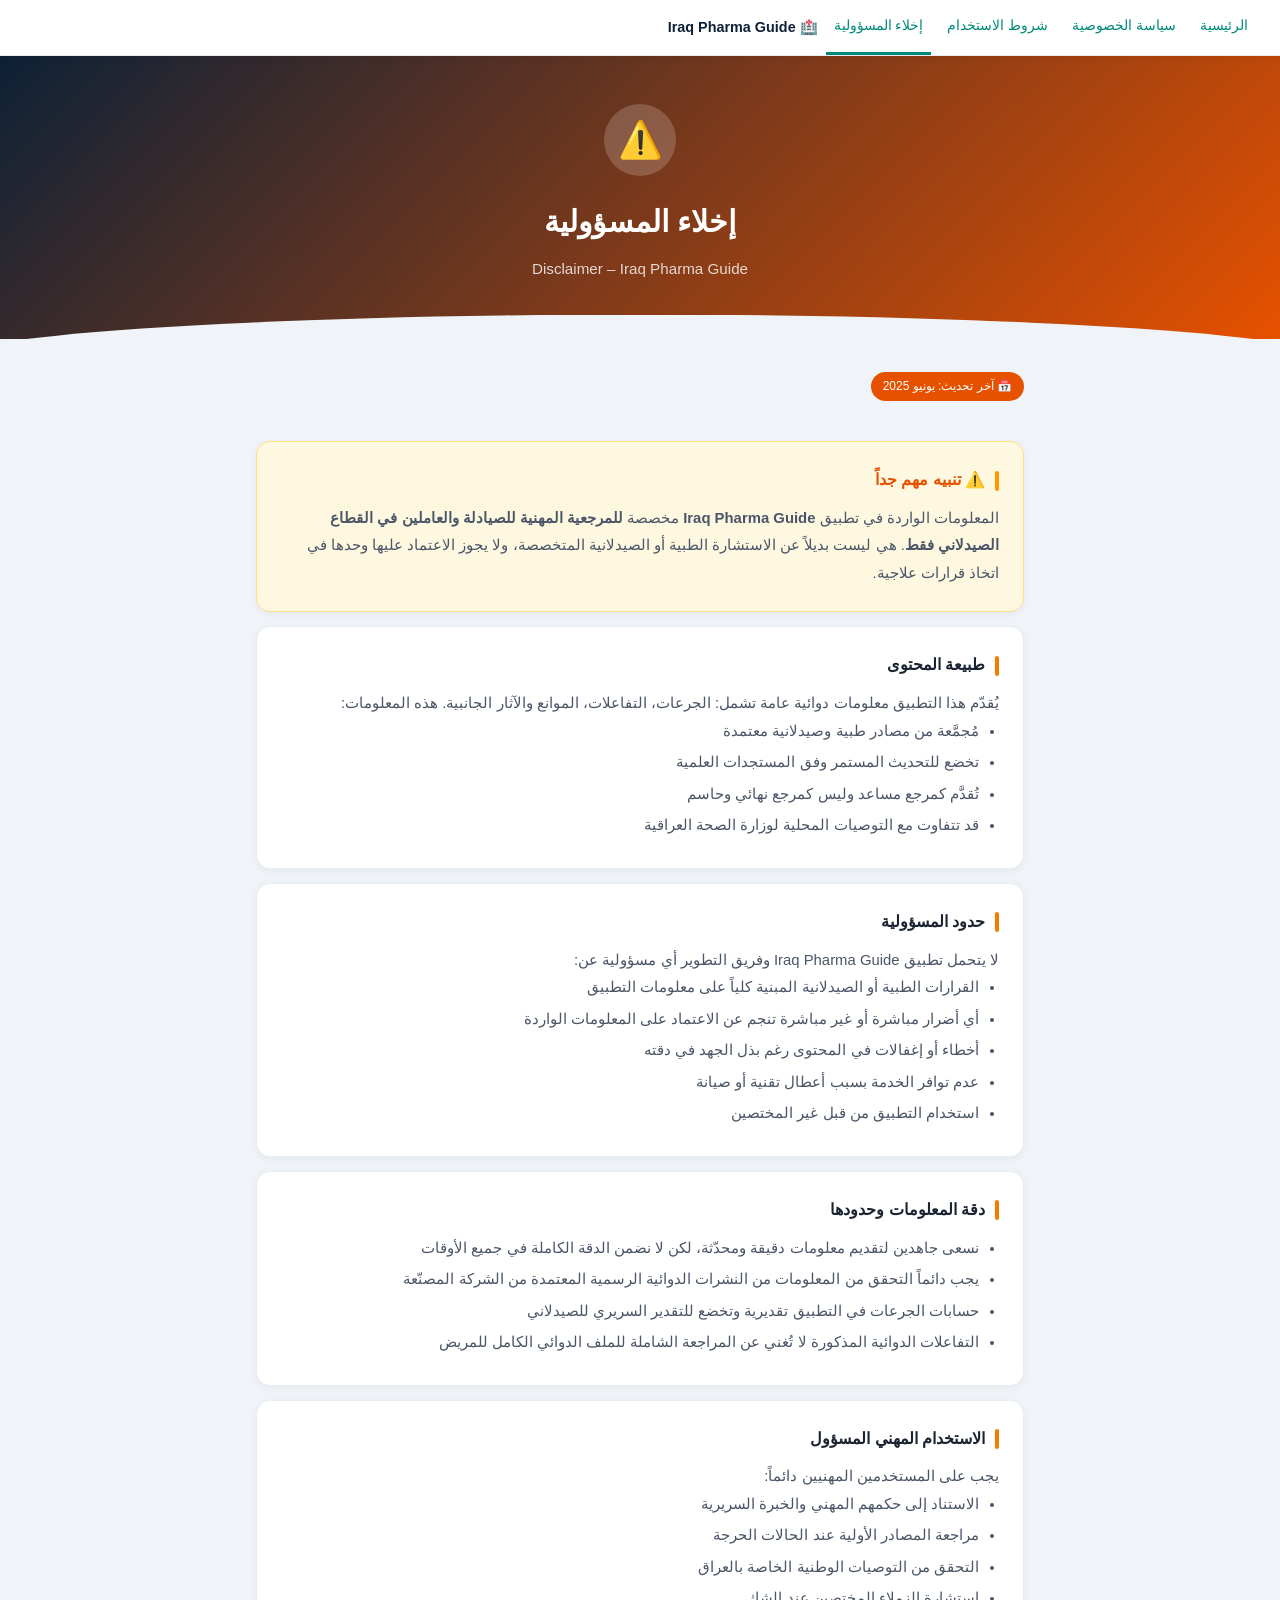
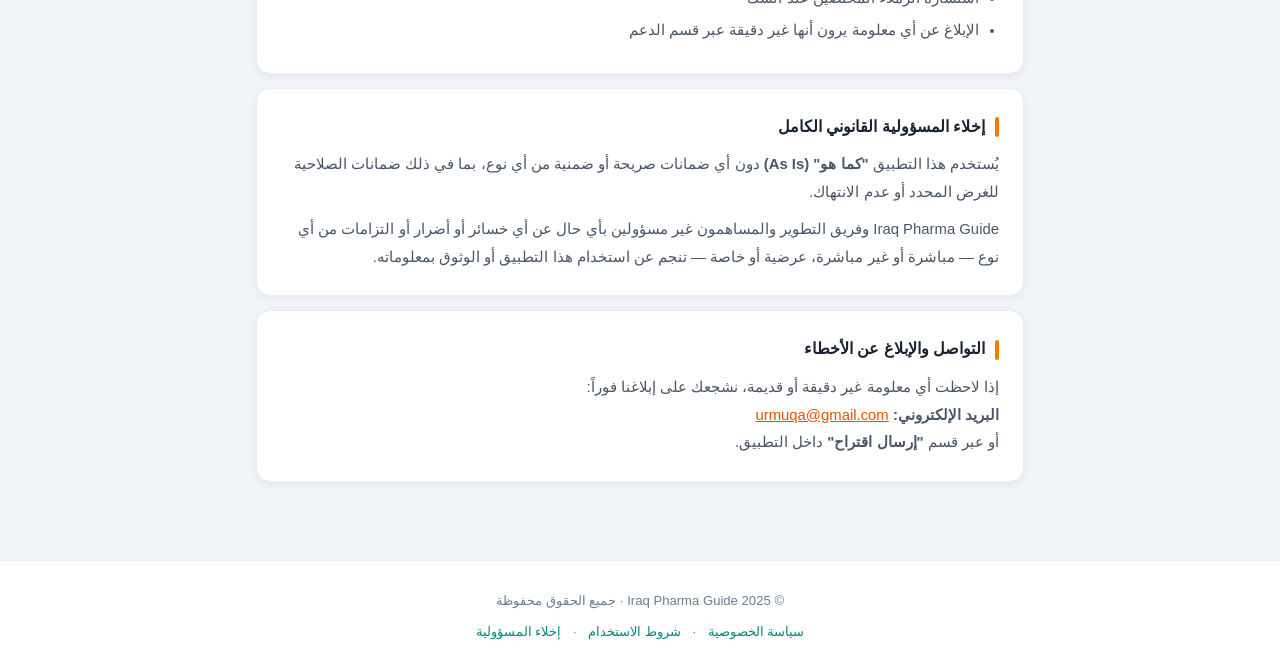
==== docs/disclaimer.html @ 763eee90 "feat: major update — auth, profile, legal pages, force update, and more - Auth: email+Google only si" ====
<!DOCTYPE html>
<html lang="ar" dir="rtl">
<head>
  <meta charset="UTF-8">
  <meta name="viewport" content="width=device-width, initial-scale=1.0">
  <title>إخلاء المسؤولية – Iraq Pharma Guide</title>
  <link rel="stylesheet" href="_shared.css">
  <style> :root { --accent: #F57C00; } </style>
</head>
<body>
  <nav>
    <a href="index.html">الرئيسية</a>
    <a href="privacy-policy.html">سياسة الخصوصية</a>
    <a href="terms.html">شروط الاستخدام</a>
    <a href="disclaimer.html" class="active">إخلاء المسؤولية</a>
    <span class="brand">🏥 Iraq Pharma Guide</span>
  </nav>

  <div class="hero" style="background: linear-gradient(135deg, #0D2137 0%, #E65100 100%);">
    <div class="hero-icon">⚠️</div>
    <h1>إخلاء المسؤولية</h1>
    <p>Disclaimer – Iraq Pharma Guide</p>
  </div>

  <div class="container">
    <div style="margin-bottom:20px;">
      <span class="updated-badge" style="background:#E65100;">📅 آخر تحديث: يونيو 2025</span>
    </div>

    <div class="card warning-card">
      <div class="card-title">⚠️ تنبيه مهم جداً</div>
      <p>
        المعلومات الواردة في تطبيق <strong>Iraq Pharma Guide</strong> مخصصة
        <strong>للمرجعية المهنية للصيادلة والعاملين في القطاع الصيدلاني فقط</strong>.
        هي ليست بديلاً عن الاستشارة الطبية أو الصيدلانية المتخصصة،
        ولا يجوز الاعتماد عليها وحدها في اتخاذ قرارات علاجية.
      </p>
    </div>

    <div class="card">
      <div class="card-title">طبيعة المحتوى</div>
      <p>
        يُقدّم هذا التطبيق معلومات دوائية عامة تشمل: الجرعات، التفاعلات،
        الموانع والآثار الجانبية. هذه المعلومات:
      </p>
      <ul>
        <li>مُجمَّعة من مصادر طبية وصيدلانية معتمدة</li>
        <li>تخضع للتحديث المستمر وفق المستجدات العلمية</li>
        <li>تُقدَّم كمرجع مساعد وليس كمرجع نهائي وحاسم</li>
        <li>قد تتفاوت مع التوصيات المحلية لوزارة الصحة العراقية</li>
      </ul>
    </div>

    <div class="card">
      <div class="card-title">حدود المسؤولية</div>
      <p>لا يتحمل تطبيق Iraq Pharma Guide وفريق التطوير أي مسؤولية عن:</p>
      <ul>
        <li>القرارات الطبية أو الصيدلانية المبنية كلياً على معلومات التطبيق</li>
        <li>أي أضرار مباشرة أو غير مباشرة تنجم عن الاعتماد على المعلومات الواردة</li>
        <li>أخطاء أو إغفالات في المحتوى رغم بذل الجهد في دقته</li>
        <li>عدم توافر الخدمة بسبب أعطال تقنية أو صيانة</li>
        <li>استخدام التطبيق من قبل غير المختصين</li>
      </ul>
    </div>

    <div class="card">
      <div class="card-title">دقة المعلومات وحدودها</div>
      <ul>
        <li>نسعى جاهدين لتقديم معلومات دقيقة ومحدّثة، لكن لا نضمن الدقة الكاملة في جميع الأوقات</li>
        <li>يجب دائماً التحقق من المعلومات من النشرات الدوائية الرسمية المعتمدة من الشركة المصنّعة</li>
        <li>حسابات الجرعات في التطبيق تقديرية وتخضع للتقدير السريري للصيدلاني</li>
        <li>التفاعلات الدوائية المذكورة لا تُغني عن المراجعة الشاملة للملف الدوائي الكامل للمريض</li>
      </ul>
    </div>

    <div class="card">
      <div class="card-title">الاستخدام المهني المسؤول</div>
      <p>
        يجب على المستخدمين المهنيين دائماً:
      </p>
      <ul>
        <li>الاستناد إلى حكمهم المهني والخبرة السريرية</li>
        <li>مراجعة المصادر الأولية عند الحالات الحرجة</li>
        <li>التحقق من التوصيات الوطنية الخاصة بالعراق</li>
        <li>استشارة الزملاء المختصين عند الشك</li>
        <li>الإبلاغ عن أي معلومة يرون أنها غير دقيقة عبر قسم الدعم</li>
      </ul>
    </div>

    <div class="card">
      <div class="card-title">إخلاء المسؤولية القانوني الكامل</div>
      <p>
        يُستخدم هذا التطبيق <strong>"كما هو" (As Is)</strong> دون أي ضمانات
        صريحة أو ضمنية من أي نوع، بما في ذلك ضمانات الصلاحية للغرض المحدد
        أو عدم الانتهاك.
      </p>
      <p style="margin-top:10px;">
        Iraq Pharma Guide وفريق التطوير والمساهمون غير مسؤولين بأي حال
        عن أي خسائر أو أضرار أو التزامات من أي نوع — مباشرة أو غير مباشرة،
        عرضية أو خاصة — تنجم عن استخدام هذا التطبيق أو الوثوق بمعلوماته.
      </p>
    </div>

    <div class="card">
      <div class="card-title">التواصل والإبلاغ عن الأخطاء</div>
      <p>
        إذا لاحظت أي معلومة غير دقيقة أو قديمة، نشجعك على إبلاغنا فوراً:<br>
        <strong>البريد الإلكتروني:</strong>
        <a href="mailto:urmuqa@gmail.com" style="color:#E65100;">urmuqa@gmail.com</a><br>
        أو عبر قسم <strong>"إرسال اقتراح"</strong> داخل التطبيق.
      </p>
    </div>
  </div>

  <footer>
    <p>© 2025 Iraq Pharma Guide · جميع الحقوق محفوظة</p>
    <div style="margin-top:8px;">
      <a href="privacy-policy.html">سياسة الخصوصية</a> ·
      <a href="terms.html">شروط الاستخدام</a> ·
      <a href="disclaimer.html">إخلاء المسؤولية</a>
    </div>
  </footer>
</body>
</html>
---- docs/_shared.css ----
/* Iraq Pharma Guide – Legal Pages Shared Styles */
*, *::before, *::after { box-sizing: border-box; margin: 0; padding: 0; }

:root {
  --primary:  #00897B;
  --navy:     #0D2137;
  --text:     #1A2332;
  --muted:    #6B7C93;
  --bg:       #F0F4F8;
  --card:     #FFFFFF;
  --border:   #E8EDF2;
  --radius:   14px;
}

body {
  font-family: 'Segoe UI', 'Helvetica Neue', Arial, sans-serif;
  background: var(--bg);
  color: var(--text);
  direction: rtl;
  line-height: 1.8;
  min-height: 100vh;
}

/* ── Header ── */
.hero {
  background: linear-gradient(135deg, var(--navy) 0%, var(--primary) 100%);
  color: #fff;
  padding: 48px 24px 56px;
  text-align: center;
  position: relative;
  overflow: hidden;
}
.hero::after {
  content: '';
  position: absolute;
  bottom: -24px; left: 0; right: 0;
  height: 48px;
  background: var(--bg);
  clip-path: ellipse(55% 100% at 50% 100%);
}
.hero-icon {
  width: 72px; height: 72px;
  background: rgba(255,255,255,.18);
  border-radius: 50%;
  display: flex; align-items: center; justify-content: center;
  margin: 0 auto 18px;
  font-size: 36px;
}
.hero h1 { font-size: 1.9rem; font-weight: 700; margin-bottom: 6px; }
.hero p  { font-size: .95rem; opacity: .8; }

/* ── Nav bar ── */
nav {
  background: #fff;
  border-bottom: 1px solid var(--border);
  padding: 0 24px;
  display: flex;
  align-items: center;
  gap: 8px;
  font-size: .85rem;
  position: sticky; top: 0; z-index: 100;
  box-shadow: 0 2px 8px rgba(0,0,0,.05);
}
nav a {
  color: var(--primary);
  text-decoration: none;
  padding: 14px 8px;
  border-bottom: 3px solid transparent;
  transition: border-color .2s;
}
nav a.active, nav a:hover { border-color: var(--primary); }
nav .brand { font-weight: 700; color: var(--navy); margin-left: auto; font-size: .9rem; }

/* ── Content ── */
.container {
  max-width: 800px;
  margin: 0 auto;
  padding: 32px 16px 64px;
}

.card {
  background: var(--card);
  border-radius: var(--radius);
  padding: 24px;
  margin-bottom: 14px;
  box-shadow: 0 2px 8px rgba(0,0,0,.05);
  border: 1px solid var(--border);
}
.card-title {
  font-size: 1rem;
  font-weight: 700;
  color: var(--text);
  margin-bottom: 10px;
  display: flex;
  align-items: center;
  gap: 10px;
}
.card-title::before {
  content: '';
  display: inline-block;
  width: 4px; height: 20px;
  background: var(--accent, var(--primary));
  border-radius: 2px;
  flex-shrink: 0;
}
.card p, .card li { font-size: .93rem; color: #4A5568; line-height: 1.85; }
.card ul { padding-right: 20px; }
.card ul li { margin-bottom: 4px; }

/* ── Warning card ── */
.warning-card {
  background: #FFF8E1;
  border-color: #FFE082;
}
.warning-card .card-title { color: #E65100; }
.warning-card .card-title::before { background: #FF9800; }

/* ── Footer ── */
footer {
  text-align: center;
  padding: 28px 16px;
  color: var(--muted);
  font-size: .82rem;
  border-top: 1px solid var(--border);
  background: #fff;
}
footer a { color: var(--primary); text-decoration: none; margin: 0 8px; }

/* ── Last updated badge ── */
.updated-badge {
  display: inline-flex;
  align-items: center;
  gap: 6px;
  background: var(--primary);
  color: #fff;
  font-size: .75rem;
  padding: 4px 12px;
  border-radius: 20px;
  margin-bottom: 20px;
}

@media (max-width: 600px) {
  .hero h1 { font-size: 1.5rem; }
  nav { flex-wrap: wrap; padding: 8px 12px; }
}
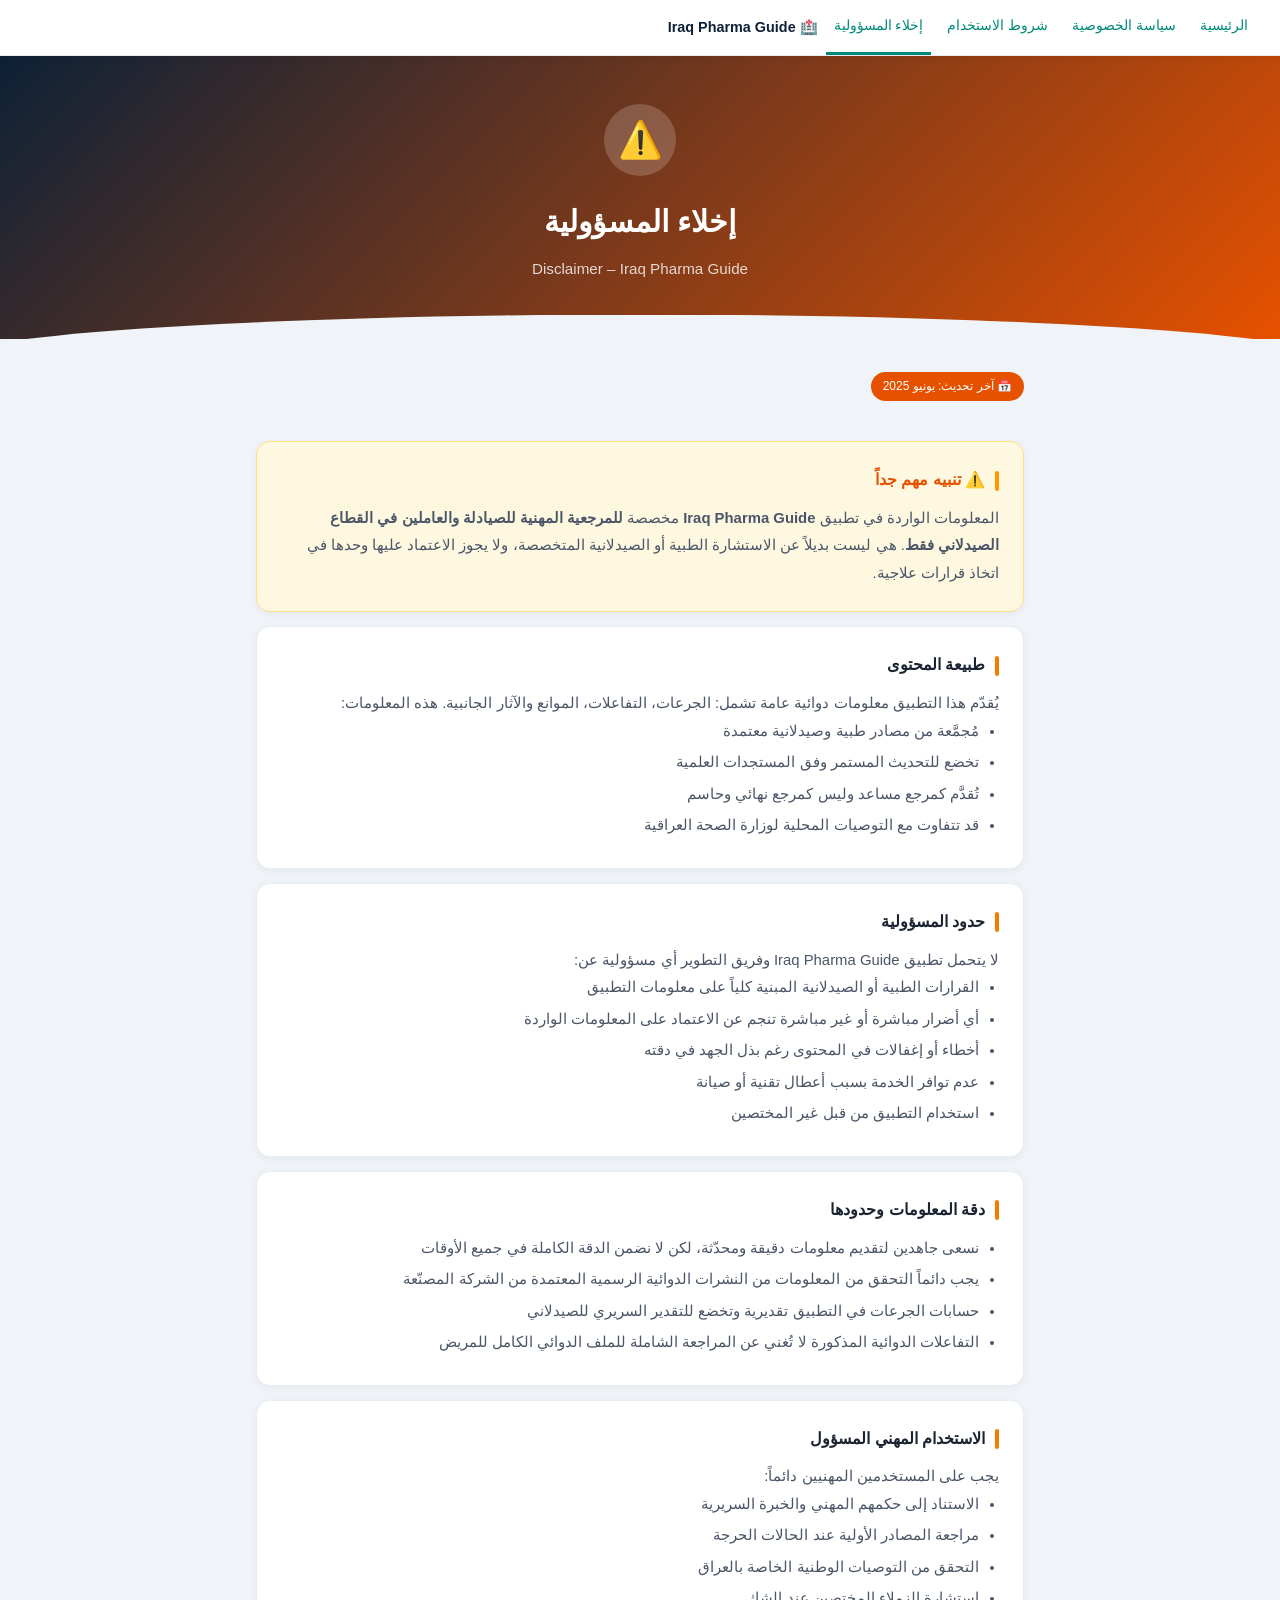
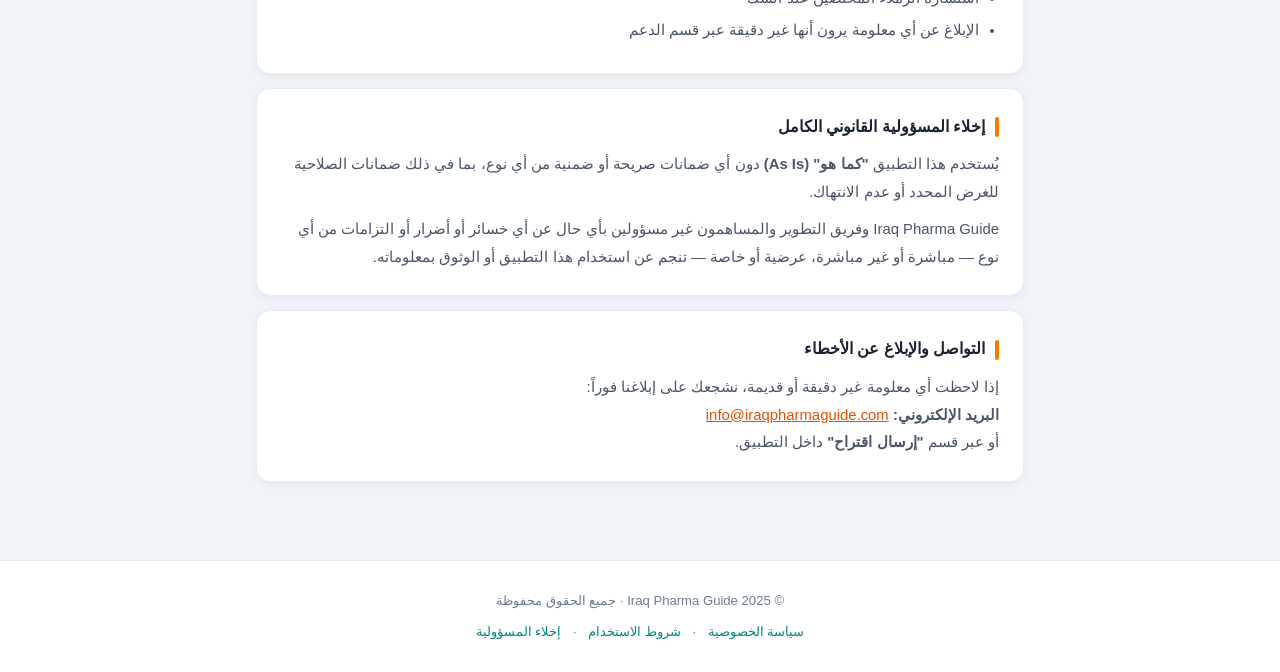
==== commit 77c7416b: "Fix iOS Info.plist permissions and bump build number" ====
--- a/docs/disclaimer.html
+++ b/docs/disclaimer.html
@@ -106,7 +106,7 @@
       <p>
         إذا لاحظت أي معلومة غير دقيقة أو قديمة، نشجعك على إبلاغنا فوراً:<br>
         <strong>البريد الإلكتروني:</strong>
-        <a href="mailto:urmuqa@gmail.com" style="color:#E65100;">urmuqa@gmail.com</a><br>
+        <a href="mailto:info@iraqpharmaguide.com" style="color:#E65100;">info@iraqpharmaguide.com</a><br>
         أو عبر قسم <strong>"إرسال اقتراح"</strong> داخل التطبيق.
       </p>
     </div>
